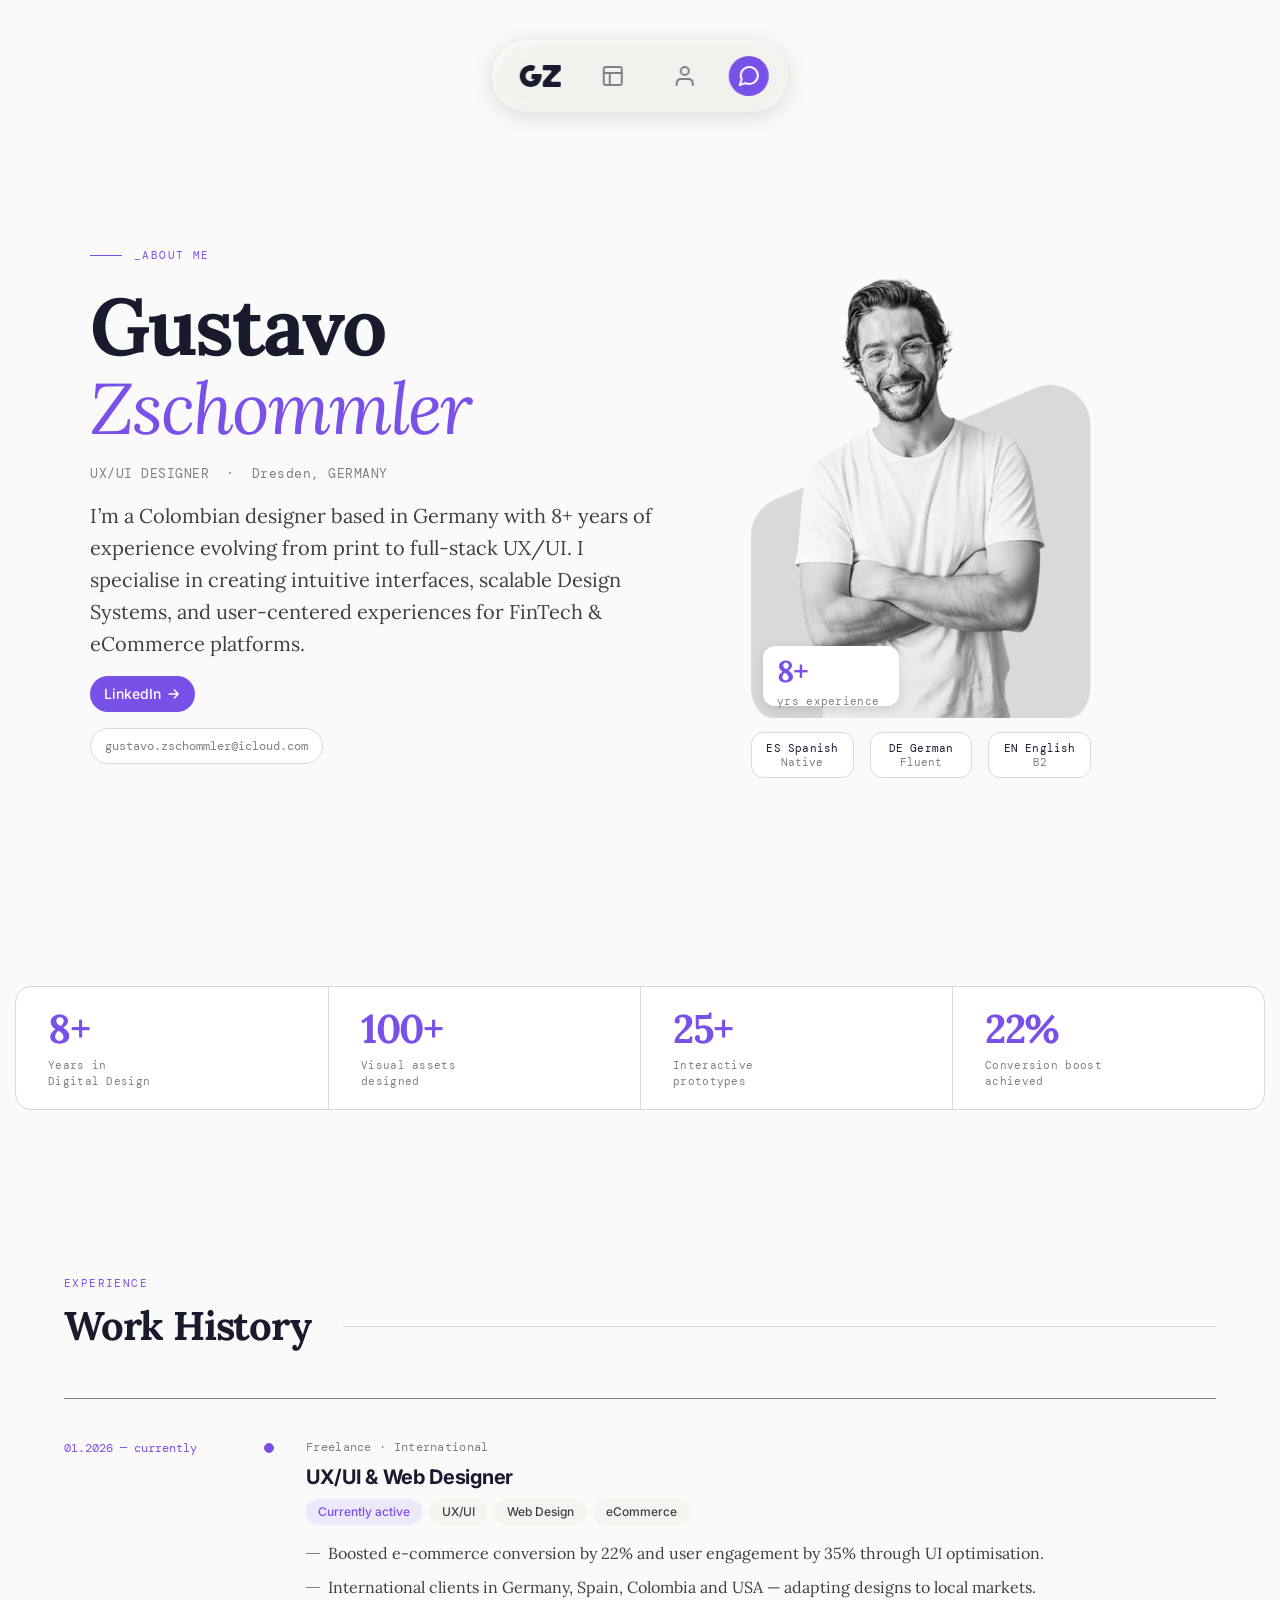
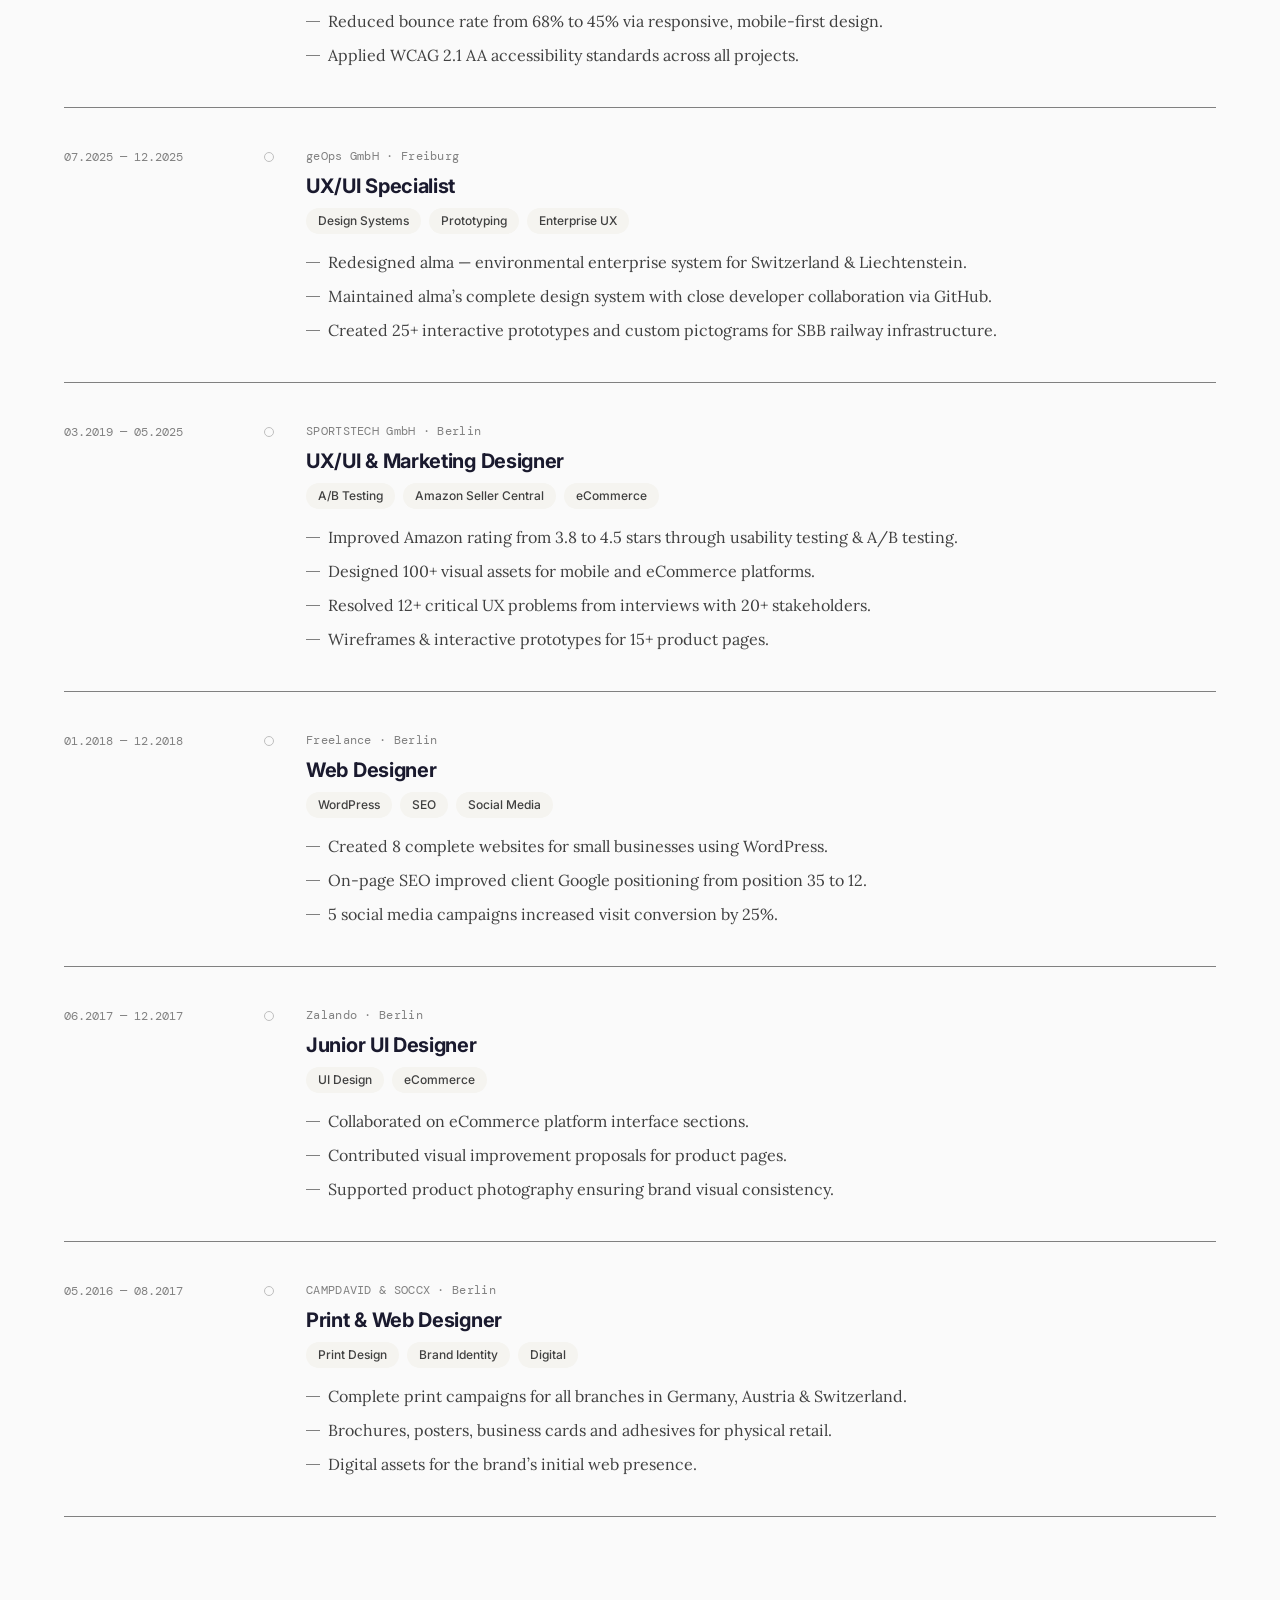
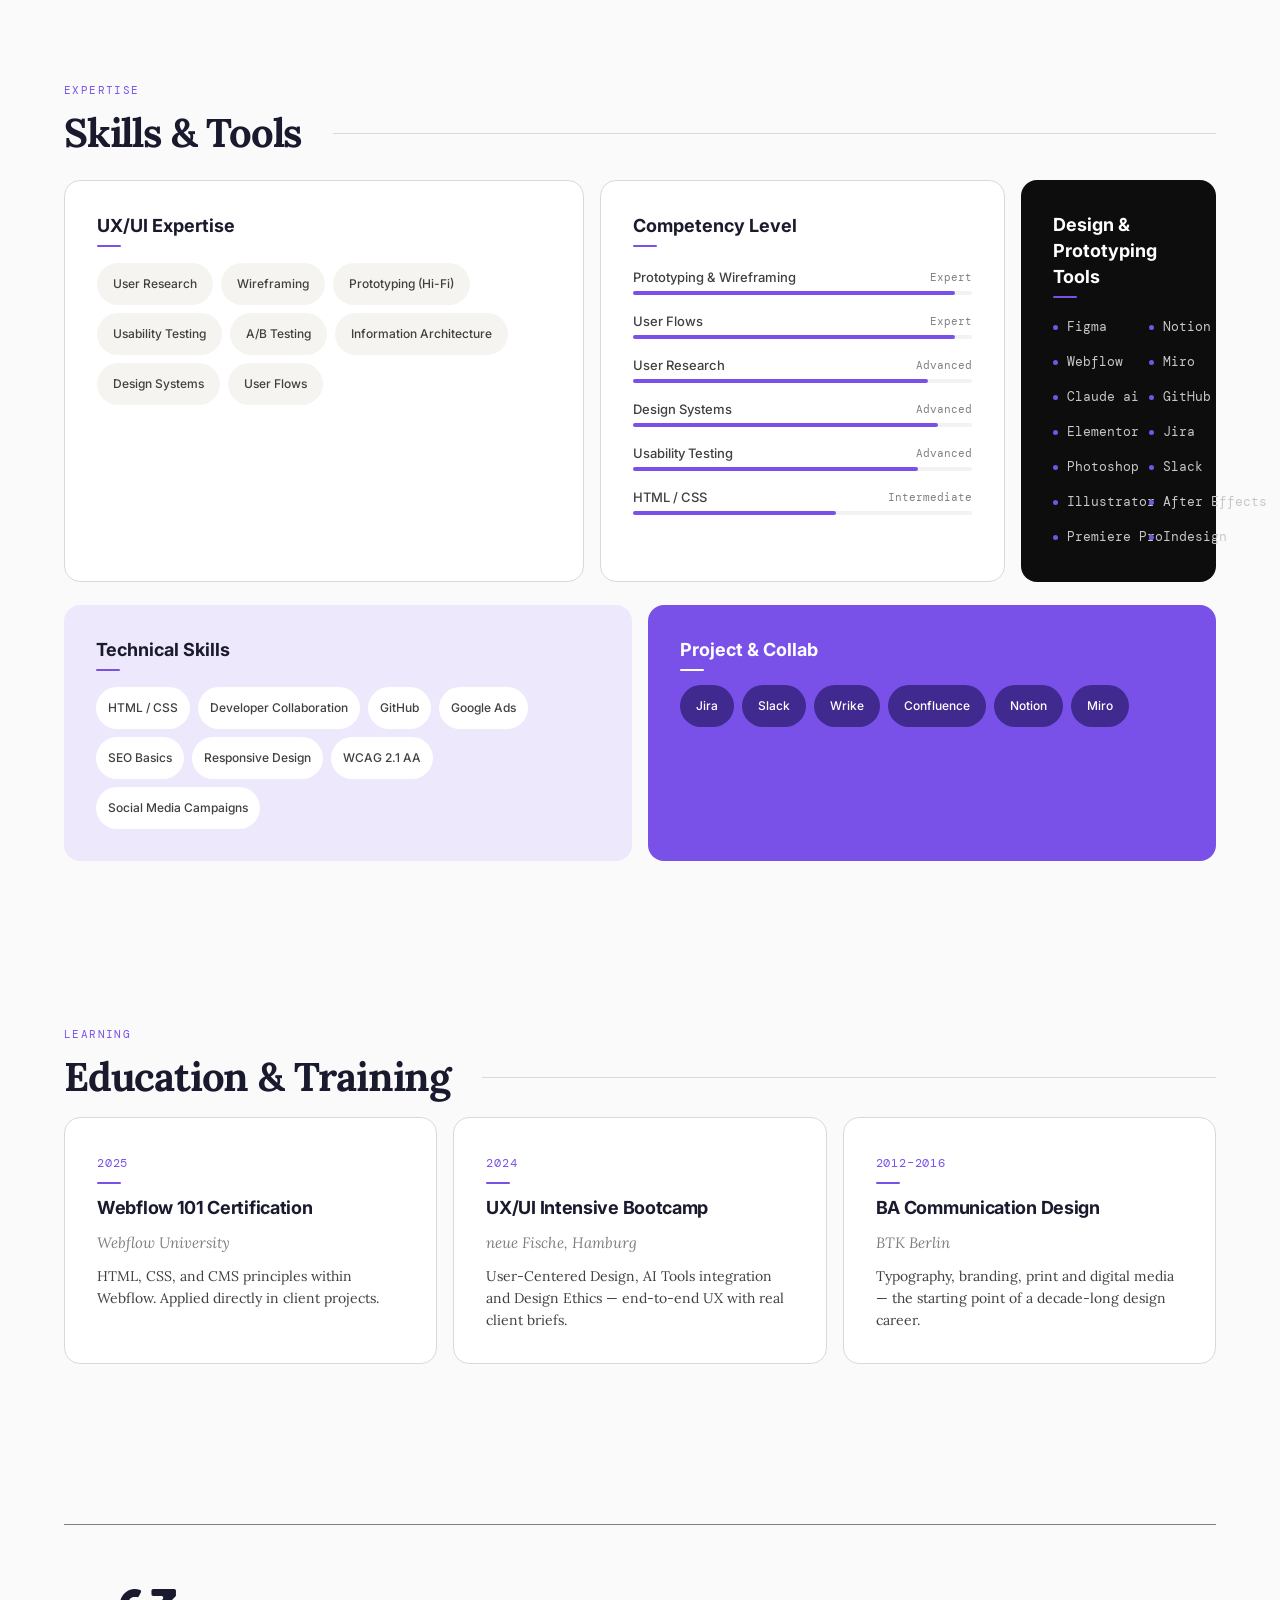
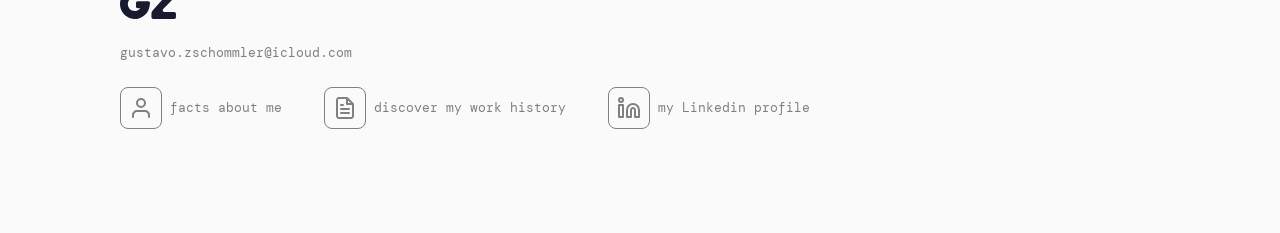
==== about.html @ 928713ec "Portfolio site — built from Gus Design System v1.1 (Figma) Co-Authored-By: Claude Fable 5 <noreply@a" ====
<!DOCTYPE html>
<html lang="en">
<head>
  <meta charset="UTF-8" />
  <meta name="viewport" content="width=device-width, initial-scale=1.0" />
  <title>About Me — Gustavo Zschommler</title>
  <meta name="description" content="Colombian UX/UI designer based in Germany with 8+ years of experience — work history, skills, tools and education." />
  <link rel="preconnect" href="https://fonts.googleapis.com" />
  <link rel="preconnect" href="https://fonts.gstatic.com" crossorigin />
  <link href="https://fonts.googleapis.com/css2?family=Inter:wght@400;500;600;700&family=Lora:ital,wght@0,400;0,700;1,400&family=DM+Mono:wght@400&display=swap" rel="stylesheet" />
  <link rel="stylesheet" href="css/tokens.css" />
  <link rel="stylesheet" href="css/base.css" />
  <link rel="stylesheet" href="css/about.css" />
  <link rel="icon" type="image/svg+xml" href="assets/img/logo-sm.svg" />
</head>
<body class="about-page">

  <!-- Navbar -->
  <div class="navbar-wrap">
    <nav class="navbar" aria-label="Main navigation">
      <a class="nav-logo" href="index.html" aria-label="Home">
        <img src="assets/img/logo-sm.svg" alt="GZ logo" />
      </a>
      <div class="nav-items">
        <a class="nav-icon" href="index.html#featured-work" aria-label="Featured work">
          <img src="assets/img/icon-layout.svg" alt="" />
        </a>
        <a class="nav-icon" href="about.html" aria-label="About me">
          <img src="assets/img/icon-user.svg" alt="" />
        </a>
      </div>
      <a class="nav-talk" href="mailto:gustavo.zschommler@icloud.com" aria-label="Let's talk">
        <img src="assets/img/icon-message.svg" alt="" />
      </a>
    </nav>
  </div>

  <main class="page-about">

    <!-- Hero -->
    <section class="about-hero">
      <div class="about-hero-content">
        <p class="eyebrow">_ABOUT ME</p>
        <div class="about-name">
          <p class="first">Gustavo</p>
          <p class="last">Zschommler</p>
        </div>
        <p class="about-role">UX/UI DESIGNER&nbsp;&nbsp;·&nbsp;&nbsp;Dresden, GERMANY</p>
        <p class="about-intro">I&rsquo;m a Colombian designer based in Germany with 8+ years of experience evolving from print to full-stack UX/UI. I specialise in creating intuitive interfaces, scalable Design Systems, and user-centered experiences for FinTech &amp; eCommerce platforms.</p>
        <a class="btn-violet" href="https://www.linkedin.com/in/gustavo-zschommler" target="_blank" rel="noopener">LinkedIn <img src="assets/img/icon-external.svg" alt="" /></a>
        <span class="chip-email">gustavo.zschommler@icloud.com</span>
      </div>
      <div class="about-profile">
        <div class="about-portrait-frame">
          <img src="assets/img/portrait-about.png" alt="Portrait of Gustavo Zschommler" />
          <div class="badge-yrs">
            <p class="num">8+</p>
            <p class="lbl">yrs experience</p>
          </div>
        </div>
        <div class="lang-row">
          <div class="lang-card"><p class="lang">ES Spanish</p><p class="level">Native</p></div>
          <div class="lang-card"><p class="lang">DE German</p><p class="level">Fluent</p></div>
          <div class="lang-card"><p class="lang">EN English</p><p class="level">B2</p></div>
        </div>
      </div>
    </section>

    <!-- Stats -->
    <section class="stats-box" aria-label="Key stats">
      <div class="stat"><p class="num">8+</p><p class="lbl">Years in<br />Digital Design</p></div>
      <div class="stat"><p class="num">100+</p><p class="lbl">Visual assets<br />designed</p></div>
      <div class="stat"><p class="num">25+</p><p class="lbl">Interactive<br />prototypes</p></div>
      <div class="stat"><p class="num">22%</p><p class="lbl">Conversion boost<br />achieved</p></div>
    </section>

    <!-- Work history -->
    <section class="experience" id="history">
      <div class="section-header">
        <p class="kicker">EXPERIENCE</p>
        <div class="title-row">
          <h2>Work History</h2>
          <span class="rule"></span>
        </div>
      </div>

      <article class="job current">
        <p class="job-date">01.2026 — currently</p>
        <span class="job-dot"></span>
        <div class="job-details">
          <p class="job-company">Freelance · International</p>
          <p class="job-title">UX/UI &amp; Web Designer</p>
          <div class="job-tags">
            <span class="tag tag-active">Currently active</span>
            <span class="tag">UX/UI</span>
            <span class="tag">Web Design</span>
            <span class="tag">eCommerce</span>
          </div>
          <div class="job-points">
            <p>Boosted e-commerce conversion by 22% and user engagement by 35% through UI optimisation.</p>
            <p>International clients in Germany, Spain, Colombia and USA — adapting designs to local markets.</p>
            <p>Reduced bounce rate from 68% to 45% via responsive, mobile-first design.</p>
            <p>Applied WCAG 2.1 AA accessibility standards across all projects.</p>
          </div>
        </div>
      </article>

      <article class="job">
        <p class="job-date">07.2025 — 12.2025</p>
        <span class="job-dot"></span>
        <div class="job-details">
          <p class="job-company">geOps GmbH · Freiburg</p>
          <p class="job-title">UX/UI Specialist</p>
          <div class="job-tags">
            <span class="tag">Design Systems</span>
            <span class="tag">Prototyping</span>
            <span class="tag">Enterprise UX</span>
          </div>
          <div class="job-points">
            <p>Redesigned alma — environmental enterprise system for Switzerland &amp; Liechtenstein.</p>
            <p>Maintained alma&rsquo;s complete design system with close developer collaboration via GitHub.</p>
            <p>Created 25+ interactive prototypes and custom pictograms for SBB railway infrastructure.</p>
          </div>
        </div>
      </article>

      <article class="job">
        <p class="job-date">03.2019 — 05.2025</p>
        <span class="job-dot"></span>
        <div class="job-details">
          <p class="job-company">SPORTSTECH GmbH · Berlin</p>
          <p class="job-title">UX/UI &amp; Marketing Designer</p>
          <div class="job-tags">
            <span class="tag">A/B Testing</span>
            <span class="tag">Amazon Seller Central</span>
            <span class="tag">eCommerce</span>
          </div>
          <div class="job-points">
            <p>Improved Amazon rating from 3.8 to 4.5 stars through usability testing &amp; A/B testing.</p>
            <p>Designed 100+ visual assets for mobile and eCommerce platforms.</p>
            <p>Resolved 12+ critical UX problems from interviews with 20+ stakeholders.</p>
            <p>Wireframes &amp; interactive prototypes for 15+ product pages.</p>
          </div>
        </div>
      </article>

      <article class="job">
        <p class="job-date">01.2018 — 12.2018</p>
        <span class="job-dot"></span>
        <div class="job-details">
          <p class="job-company">Freelance · Berlin</p>
          <p class="job-title">Web Designer</p>
          <div class="job-tags">
            <span class="tag">WordPress</span>
            <span class="tag">SEO</span>
            <span class="tag">Social Media</span>
          </div>
          <div class="job-points">
            <p>Created 8 complete websites for small businesses using WordPress.</p>
            <p>On-page SEO improved client Google positioning from position 35 to 12.</p>
            <p>5 social media campaigns increased visit conversion by 25%.</p>
          </div>
        </div>
      </article>

      <article class="job">
        <p class="job-date">06.2017 — 12.2017</p>
        <span class="job-dot"></span>
        <div class="job-details">
          <p class="job-company">Zalando · Berlin</p>
          <p class="job-title">Junior UI Designer</p>
          <div class="job-tags">
            <span class="tag">UI Design</span>
            <span class="tag">eCommerce</span>
          </div>
          <div class="job-points">
            <p>Collaborated on eCommerce platform interface sections.</p>
            <p>Contributed visual improvement proposals for product pages.</p>
            <p>Supported product photography ensuring brand visual consistency.</p>
          </div>
        </div>
      </article>

      <article class="job">
        <p class="job-date">05.2016 — 08.2017</p>
        <span class="job-dot"></span>
        <div class="job-details">
          <p class="job-company">CAMPDAVID &amp; SOCCX · Berlin</p>
          <p class="job-title">Print &amp; Web Designer</p>
          <div class="job-tags">
            <span class="tag">Print Design</span>
            <span class="tag">Brand Identity</span>
            <span class="tag">Digital</span>
          </div>
          <div class="job-points">
            <p>Complete print campaigns for all branches in Germany, Austria &amp; Switzerland.</p>
            <p>Brochures, posters, business cards and adhesives for physical retail.</p>
            <p>Digital assets for the brand&rsquo;s initial web presence.</p>
          </div>
        </div>
      </article>
    </section>

    <!-- Skills & Tools -->
    <section class="skills">
      <div class="section-header">
        <p class="kicker">EXPERTISE</p>
        <div class="title-row">
          <h2>Skills &amp; Tools</h2>
          <span class="rule"></span>
        </div>
      </div>

      <div class="skills-row">
        <div class="skill-card">
          <div class="card-head">
            <h3>UX/UI Expertise</h3>
            <span class="bar"></span>
          </div>
          <div class="pill-wrap">
            <span class="pill">User Research</span>
            <span class="pill">Wireframing</span>
            <span class="pill">Prototyping (Hi-Fi)</span>
            <span class="pill">Usability Testing</span>
            <span class="pill">A/B Testing</span>
            <span class="pill">Information Architecture</span>
            <span class="pill">Design Systems</span>
            <span class="pill">User Flows</span>
          </div>
        </div>

        <div class="skill-card card-competency">
          <div class="card-head">
            <h3>Competency Level</h3>
            <span class="bar"></span>
          </div>
          <div class="levels">
            <div class="level-row">
              <div class="level-head"><span class="name">Prototyping &amp; Wireframing</span><span class="lvl">Expert</span></div>
              <div class="level-track"><div class="level-fill" style="width: 95%"></div></div>
            </div>
            <div class="level-row">
              <div class="level-head"><span class="name">User Flows</span><span class="lvl">Expert</span></div>
              <div class="level-track"><div class="level-fill" style="width: 95%"></div></div>
            </div>
            <div class="level-row">
              <div class="level-head"><span class="name">User Research</span><span class="lvl">Advanced</span></div>
              <div class="level-track"><div class="level-fill" style="width: 87%"></div></div>
            </div>
            <div class="level-row">
              <div class="level-head"><span class="name">Design Systems</span><span class="lvl">Advanced</span></div>
              <div class="level-track"><div class="level-fill" style="width: 90%"></div></div>
            </div>
            <div class="level-row">
              <div class="level-head"><span class="name">Usability Testing</span><span class="lvl">Advanced</span></div>
              <div class="level-track"><div class="level-fill" style="width: 84%"></div></div>
            </div>
            <div class="level-row">
              <div class="level-head"><span class="name">HTML / CSS</span><span class="lvl">Intermediate</span></div>
              <div class="level-track"><div class="level-fill" style="width: 60%"></div></div>
            </div>
          </div>
        </div>

        <div class="skill-card card-tools">
          <div class="card-head">
            <h3>Design &amp; Prototyping Tools</h3>
            <span class="bar"></span>
          </div>
          <div class="tools-grid">
            <span class="tool">Figma</span>
            <span class="tool">Notion</span>
            <span class="tool">Webflow</span>
            <span class="tool">Miro</span>
            <span class="tool">Claude ai</span>
            <span class="tool">GitHub</span>
            <span class="tool">Elementor</span>
            <span class="tool">Jira</span>
            <span class="tool">Photoshop</span>
            <span class="tool">Slack</span>
            <span class="tool">Illustrator</span>
            <span class="tool">After Effects</span>
            <span class="tool">Premiere Pro</span>
            <span class="tool">Indesign</span>
          </div>
        </div>
      </div>

      <div class="skills-row">
        <div class="skill-card card-technical">
          <div class="card-head">
            <h3>Technical Skills</h3>
            <span class="bar"></span>
          </div>
          <div class="pill-wrap">
            <span class="pill">HTML / CSS</span>
            <span class="pill">Developer Collaboration</span>
            <span class="pill">GitHub</span>
            <span class="pill">Google Ads</span>
            <span class="pill">SEO Basics</span>
            <span class="pill">Responsive Design</span>
            <span class="pill">WCAG 2.1 AA</span>
            <span class="pill">Social Media Campaigns</span>
          </div>
        </div>

        <div class="skill-card card-collab">
          <div class="card-head">
            <h3>Project &amp; Collab</h3>
            <span class="bar"></span>
          </div>
          <div class="pill-wrap">
            <span class="pill">Jira</span>
            <span class="pill">Slack</span>
            <span class="pill">Wrike</span>
            <span class="pill">Confluence</span>
            <span class="pill">Notion</span>
            <span class="pill">Miro</span>
          </div>
        </div>
      </div>
    </section>

    <!-- Education -->
    <section class="education">
      <div class="section-header">
        <p class="kicker">LEARNING</p>
        <div class="title-row">
          <h2>Education &amp; Training</h2>
          <span class="rule"></span>
        </div>
      </div>
      <div class="edu-cards">
        <div class="edu-card">
          <p class="edu-year">2025</p>
          <h3>Webflow 101 Certification</h3>
          <p class="edu-place">Webflow University</p>
          <p class="edu-desc">HTML, CSS, and CMS principles within Webflow. Applied directly in client projects.</p>
        </div>
        <div class="edu-card">
          <p class="edu-year">2024</p>
          <h3>UX/UI Intensive Bootcamp</h3>
          <p class="edu-place">neue Fische, Hamburg</p>
          <p class="edu-desc">User-Centered Design, AI Tools integration and Design Ethics — end-to-end UX with real client briefs.</p>
        </div>
        <div class="edu-card">
          <p class="edu-year">2012–2016</p>
          <h3>BA Communication Design</h3>
          <p class="edu-place">BTK Berlin</p>
          <p class="edu-desc">Typography, branding, print and digital media — the starting point of a decade-long design career.</p>
        </div>
      </div>
    </section>

    <!-- Footer -->
    <footer class="footer">
      <div class="footer-inner">
        <a class="footer-logo" href="index.html">
          <img src="assets/img/logo-md.svg" alt="GZ logo" />
        </a>
        <p class="footer-email mono">gustavo.zschommler@icloud.com</p>
        <div class="footer-links">
          <a class="icon-link" href="about.html">
            <span class="icon-box"><img src="assets/img/icon-profile.svg" alt="" /></span>
            <span>facts about me</span>
          </a>
          <a class="icon-link" href="about.html#history">
            <span class="icon-box"><img src="assets/img/icon-cv.svg" alt="" /></span>
            <span>discover my work history</span>
          </a>
          <a class="icon-link" href="https://www.linkedin.com/in/gustavo-zschommler" target="_blank" rel="noopener">
            <span class="icon-box"><img src="assets/img/icon-linkedin.svg" alt="" /></span>
            <span>my Linkedin profile</span>
          </a>
        </div>
      </div>
    </footer>

  </main>

</body>
</html>
---- css/tokens.css ----
/* ============================================================
   Gus Design System v1.1 — Design Tokens
   Fuente: Figma "Gus Design System v1.0" → Tokens Reference (Updated)
   ============================================================ */

:root {
  /* ---------- Color / Brand ---------- */
  --brand-electric-violet: #7951e9;
  --brand-graphite: #404040;
  --brand-stone: #808080;
  --brand-ink: #1a1a2e;
  --brand-chalk: #f5f4f0;
  --brand-muted: #888780;
  --neutral-white: #ffffff;

  /* ---------- Color / Status ---------- */
  --status-success: #1d9e75;
  --status-warning: #ef9f27;
  --status-danger: #e24b4a;
  --status-info: #7951e9;
  --status-success-bg: #e1f5ee;
  --status-warning-bg: #faeeda;
  --status-danger-bg: #faece7;
  --status-info-bg: #ede8fb;

  /* ---------- Color / Black scale ---------- */
  --black-100: #f2f2f2;
  --black-200: #d9d9d9;
  --black-300: #bfbfbf;
  --black-400: #a6a6a6;
  --black-500: #808080;
  --black-600: #595959;
  --black-700: #404040;
  --black-800: #262626;
  --black-900: #0d0d0d;

  /* ---------- Typography ---------- */
  --font-display: "Inter", -apple-system, BlinkMacSystemFont, sans-serif;
  --font-body: "Lora", Georgia, serif;
  --font-mono: "DM Mono", ui-monospace, monospace;

  --font-size-display-2xl: 96px; /* Inter Bold */
  --font-size-display-xl: 80px;  /* Inter Bold */
  --font-size-display-lg: 64px;  /* Inter Bold */
  --font-size-display-md: 56px;  /* Inter Bold */
  --font-size-display-sm: 48px;  /* Inter Bold */
  --font-size-h1: 32px;          /* Inter Semi Bold */
  --font-size-h2: 24px;          /* Inter Semi Bold */
  --font-size-h3: 20px;          /* Inter Medium */
  --font-size-body-lg: 18px;     /* Lora Regular */
  --font-size-body: 16px;        /* Lora Regular */
  --font-size-body-sm: 14px;     /* Lora Regular */
  --font-size-label: 12px;       /* Inter Medium CAPS */
  --font-size-mono: 13px;        /* DM Mono Regular */

  /* ---------- Spacing scale ---------- */
  --space-1: 4px;
  --space-2: 8px;
  --space-3: 12px;
  --space-4: 16px;
  --space-5: 20px;
  --space-6: 24px;
  --space-7: 28px;
  --space-8: 32px;
  --space-10: 40px;
  --space-12: 48px;
  --space-14: 56px;
  --space-16: 64px;
  --space-18: 72px;

  /* ---------- Border radius ---------- */
  --radius-sharp: 2px;
  --radius-sm: 6px;
  --radius-md: 10px;
  --radius-lg: 16px;
  --radius-xl: 24px;
  --radius-2xl: 32px;
  --radius-full: 9999px;

  /* ---------- Shadows ---------- */
  --shadow-xs: 0 1px 2px rgba(13, 13, 13, 0.06);
  --shadow-sm: 0 2px 6px rgba(13, 13, 13, 0.08);
  --shadow-md: 0 4px 12px rgba(13, 13, 13, 0.10);
  --shadow-lg: 0 8px 24px rgba(13, 13, 13, 0.12);
  --shadow-xl: 0 16px 40px rgba(13, 13, 13, 0.14);
  --shadow-xxl: 0 28px 64px rgba(13, 13, 13, 0.18);
}
---- css/base.css ----
/* ============================================================
   Base — reset, tipografía y componentes compartidos
   ============================================================ */

*,
*::before,
*::after {
  box-sizing: border-box;
}

html {
  scroll-behavior: smooth;
}

body {
  margin: 0;
  background: var(--neutral-white);
  color: var(--brand-graphite);
  font-family: var(--font-body);
  font-size: var(--font-size-body);
  line-height: 26px;
  -webkit-font-smoothing: antialiased;
}

img {
  display: block;
  max-width: 100%;
}

a {
  color: inherit;
  text-decoration: none;
}

h1, h2, h3, h4, p {
  margin: 0;
}

/* ---------- Tipografía del sistema ---------- */

.display-sm {
  font-family: var(--font-display);
  font-weight: 700;
  font-size: var(--font-size-display-sm);
  line-height: 56px;
  letter-spacing: -1.2px;
}

.heading-1 {
  font-family: var(--font-display);
  font-weight: 600;
  font-size: var(--font-size-h1);
  line-height: 40px;
  letter-spacing: -0.8px;
}

.heading-2 {
  font-family: var(--font-display);
  font-weight: 600;
  font-size: var(--font-size-h2);
  line-height: 32px;
  letter-spacing: -0.5px;
}

.heading-3 {
  font-family: var(--font-display);
  font-weight: 500;
  font-size: var(--font-size-h3);
  line-height: 28px;
  letter-spacing: -0.2px;
}

.body-2xl {
  font-size: 36px;
  line-height: var(--space-12);
}

.body-xl {
  font-size: 24px;
  line-height: var(--space-8);
}

.body-lg {
  font-size: var(--font-size-body-lg);
  line-height: 28px;
}

.body-sm {
  font-size: var(--font-size-body-sm);
  line-height: 22px;
}

.label {
  font-family: var(--font-display);
  font-weight: 500;
  font-size: var(--font-size-label);
  line-height: 18px;
  letter-spacing: 0.06em;
  text-transform: uppercase;
}

.mono {
  font-family: var(--font-mono);
  font-weight: 400;
  font-size: var(--font-size-mono);
  line-height: 20px;
}

/* ---------- Navbar (píldora flotante) ---------- */

.navbar-wrap {
  position: fixed;
  top: var(--space-10);
  left: 50%;
  transform: translateX(-50%);
  z-index: 100;
}

.navbar {
  display: flex;
  align-items: center;
  gap: var(--space-2);
  padding: var(--space-3) var(--space-5);
  border-radius: var(--radius-full);
  background: color-mix(in srgb, var(--brand-chalk) 88%, transparent);
  backdrop-filter: blur(5px);
  -webkit-backdrop-filter: blur(5px);
  filter: drop-shadow(0 4px 10px rgba(0, 0, 0, 0.15));
  box-shadow: inset 4px 4px 4.5px 0 rgba(255, 255, 255, 0.4);
}

.navbar > * {
  flex-shrink: 0;
}

.navbar .nav-logo {
  display: flex;
  padding: var(--space-2);
}

.navbar .nav-logo img {
  width: 40.5px;
  height: 21.5px;
  max-width: none;
}

.navbar .nav-items {
  display: flex;
  align-items: center;
}

.navbar .nav-icon {
  display: flex;
  align-items: center;
  padding: var(--space-3) var(--space-6);
  border-radius: var(--radius-full);
  transition: opacity 0.2s ease;
}

.navbar .nav-icon:hover {
  opacity: 0.6;
}

.navbar .nav-icon img {
  width: 24px;
  height: 24px;
  max-width: none;
}

.navbar .nav-items {
  flex-shrink: 0;
}

@media (max-width: 640px) {
  .navbar {
    padding: var(--space-2) var(--space-4);
  }

  .navbar .nav-icon {
    padding: var(--space-3) var(--space-4);
  }
}

.navbar .nav-talk {
  display: flex;
  align-items: center;
  padding: var(--space-2);
  border-radius: var(--radius-full);
  background: var(--brand-electric-violet);
  transition: transform 0.2s ease;
}

.navbar .nav-talk:hover {
  transform: scale(1.06);
}

.navbar .nav-talk img {
  width: 24px;
  height: 24px;
}

/* ---------- Botones ---------- */

.btn {
  display: inline-flex;
  align-items: center;
  justify-content: center;
  gap: var(--space-2);
  height: 40px;
  padding: 0 var(--space-4);
  border-radius: var(--radius-full);
  font-family: var(--font-display);
  font-weight: 600;
  font-size: var(--font-size-body-sm);
  line-height: 20px;
  cursor: pointer;
  transition: transform 0.15s ease, box-shadow 0.15s ease;
}

.btn:hover {
  transform: translateY(-1px);
  box-shadow: var(--shadow-sm);
}

.btn img {
  width: 16px;
  height: 16px;
}

.btn-outline {
  background: var(--black-100);
  border: 1.5px solid var(--brand-graphite);
  color: var(--brand-graphite);
}

.btn-solid {
  background: var(--brand-graphite);
  border: 1.5px solid var(--brand-graphite);
  color: var(--neutral-white);
}

/* Chips de categoría */
.chip {
  display: inline-flex;
  align-items: center;
  justify-content: center;
  height: 36px;
  padding: 0 14px;
  border-radius: var(--radius-full);
  background: var(--neutral-white);
  border: 1.5px solid var(--black-200);
  color: var(--brand-muted);
  font-family: var(--font-display);
  font-weight: 500;
  font-size: var(--font-size-body-sm);
  line-height: 18px;
  white-space: nowrap;
}

/* ---------- Etiqueta de sección ("Featured work ↓") ---------- */

.section-link {
  display: inline-flex;
  align-items: center;
  gap: var(--space-2);
  padding: 6px 0;
  color: var(--brand-stone);
  font-family: var(--font-display);
  font-weight: 500;
  font-size: var(--font-size-h3);
  line-height: 28px;
  letter-spacing: -0.2px;
}

.section-link .text {
  text-decoration: underline;
}

.section-link img {
  width: 24px;
  height: 24px;
}

/* ---------- Filas de icono + texto (hero / footer) ---------- */

.icon-link {
  display: flex;
  align-items: center;
  gap: var(--space-2);
  color: var(--brand-stone);
}

.icon-link .icon-box {
  display: flex;
  align-items: center;
  padding: var(--space-2);
  border: 1px solid var(--brand-stone);
  border-radius: 8px;
  transition: background 0.2s ease;
}

.icon-link:hover .icon-box {
  background: var(--black-100);
}

.icon-link .icon-box img {
  width: 24px;
  height: 24px;
}

/* ---------- Footer ---------- */

.footer {
  width: 100%;
  border-top: 1px solid var(--brand-stone);
  padding: var(--space-16) var(--space-14);
}

.footer-inner {
  display: flex;
  flex-direction: column;
  gap: var(--space-6);
  align-items: flex-start;
}

.footer-logo img {
  width: 56.3px;
  height: 29.9px;
}

.footer-email {
  color: var(--brand-stone);
}

.footer-links {
  display: flex;
  align-items: center;
  gap: 42px;
  flex-wrap: wrap;
}

.footer-links .icon-link {
  font-family: var(--font-mono);
  font-size: var(--font-size-mono);
  line-height: 20px;
}

@media (max-width: 1100px) {
  .footer {
    padding: var(--space-12) var(--space-8);
  }
}

@media (max-width: 640px) {
  .footer {
    padding: var(--space-10) var(--space-5);
  }

  .footer-links {
    flex-direction: column;
    align-items: flex-start;
    gap: var(--space-4);
  }
}
---- css/about.css ----
/* ============================================================
   About Me
   ============================================================ */

body.about-page {
  background: #fafafa;
}

.page-about {
  display: flex;
  flex-direction: column;
  align-items: center;
  gap: 160px;
  padding: 180px var(--space-16) var(--space-10);
}

/* ---------- Eyebrow / section headers ---------- */

.eyebrow {
  display: flex;
  align-items: center;
  gap: var(--space-3);
  font-family: var(--font-mono);
  font-size: 11px;
  letter-spacing: 1.4px;
  color: var(--brand-electric-violet);
  text-transform: uppercase;
}

.eyebrow::before {
  content: "";
  width: 32px;
  height: 1px;
  background: var(--brand-electric-violet);
}

.section-header {
  display: flex;
  flex-direction: column;
  gap: 6px;
  width: 100%;
}

.section-header .kicker {
  font-family: var(--font-mono);
  font-size: 11px;
  letter-spacing: 1.4px;
  color: var(--brand-electric-violet);
}

.section-header .title-row {
  display: flex;
  align-items: center;
  gap: var(--space-8);
  width: 100%;
}

.section-header h2 {
  font-family: var(--font-body);
  font-weight: 700;
  font-size: 40px;
  line-height: 48px;
  letter-spacing: -1.2px;
  color: var(--brand-ink);
  white-space: nowrap;
}

.section-header .rule {
  flex: 1;
  height: 1px;
  background: var(--black-200);
}

/* ---------- Hero ---------- */

.about-hero {
  display: flex;
  align-items: center;
  gap: 80px;
  padding: var(--space-12) 0;
  width: 100%;
  max-width: 1100px;
}

.about-hero-content {
  display: flex;
  flex-direction: column;
  align-items: flex-start;
  gap: var(--space-4);
  max-width: 581px;
}

.about-name {
  letter-spacing: -2px;
}

.about-name .first {
  font-family: var(--font-body);
  font-weight: 700;
  font-size: 80px;
  line-height: 84px;
  color: var(--brand-ink);
}

.about-name .last {
  font-family: var(--font-body);
  font-style: italic;
  font-weight: 400;
  font-size: 72px;
  line-height: 80px;
  color: var(--brand-electric-violet);
}

.about-role {
  font-family: var(--font-mono);
  font-size: 13px;
  line-height: 20px;
  letter-spacing: 0.5px;
  color: var(--brand-stone);
}

.about-intro {
  font-size: 20px;
  line-height: 32px;
  color: var(--brand-graphite);
}

.btn-violet {
  display: inline-flex;
  align-items: center;
  justify-content: center;
  gap: 6px;
  height: 36px;
  padding: 0 14px;
  border-radius: var(--radius-full);
  background: var(--brand-electric-violet);
  color: var(--neutral-white);
  font-family: var(--font-display);
  font-weight: 500;
  font-size: var(--font-size-body-sm);
  line-height: 18px;
  transition: transform 0.15s ease, box-shadow 0.15s ease;
}

.btn-violet:hover {
  transform: translateY(-1px);
  box-shadow: var(--shadow-sm);
}

.btn-violet img {
  width: 14px;
  height: 14px;
}

.chip-email {
  display: inline-flex;
  align-items: center;
  height: 36px;
  padding: 0 14px;
  border-radius: var(--radius-full);
  background: var(--neutral-white);
  border: 1px solid var(--black-200);
  font-family: var(--font-mono);
  font-size: 12px;
  color: var(--brand-stone);
  white-space: nowrap;
}

/* Perfil (columna derecha) */

.about-profile {
  display: flex;
  flex-direction: column;
  gap: 14px;
  width: 340px;
  flex-shrink: 0;
}

.about-portrait-frame {
  position: relative;
  height: 490px;
  border-radius: var(--radius-xl);
  overflow: hidden;
}

.about-portrait-frame > img {
  width: 100%;
  height: 100%;
  object-fit: cover;
}

.badge-yrs {
  position: absolute;
  left: 12px;
  bottom: 12px;
  width: 136px;
  height: 60px;
  padding: 8px 14px;
  border-radius: 12px;
  background: var(--neutral-white);
  filter: drop-shadow(0 4px 6px rgba(0, 0, 0, 0.12));
}

.badge-yrs .num {
  font-family: var(--font-body);
  font-weight: 700;
  font-size: 30px;
  line-height: 34px;
  letter-spacing: -1px;
  color: var(--brand-electric-violet);
}

.badge-yrs .lbl {
  font-family: var(--font-mono);
  font-size: 11px;
  letter-spacing: 0.3px;
  color: var(--brand-stone);
}

.lang-row {
  display: flex;
  align-items: center;
  gap: var(--space-4);
  width: 100%;
}

.lang-card {
  flex: 1;
  padding: 8px 4px;
  border-radius: 12px;
  background: var(--neutral-white);
  border: 1px solid var(--black-200);
  font-family: var(--font-mono);
  font-size: 11px;
  line-height: 14px;
  text-align: center;
}

.lang-card .lang {
  color: var(--brand-ink);
  letter-spacing: 0.2px;
}

.lang-card .level {
  color: var(--brand-stone);
}

/* ---------- Stats ---------- */

.stats-box {
  display: flex;
  background: var(--neutral-white);
  border: 1px solid var(--black-200);
  border-radius: var(--radius-lg);
  overflow: hidden;
}

.stat {
  display: flex;
  flex-direction: column;
  gap: 6px;
  width: 312px;
  padding: var(--space-5) var(--space-8);
}

.stat + .stat {
  border-left: 1px solid var(--black-200);
}

.stat .num {
  font-family: var(--font-body);
  font-weight: 700;
  font-size: 40px;
  line-height: 44px;
  letter-spacing: -1.5px;
  color: var(--brand-electric-violet);
}

.stat .lbl {
  font-family: var(--font-mono);
  font-size: 11px;
  line-height: 16px;
  letter-spacing: 0.3px;
  color: var(--brand-stone);
}

/* ---------- Work history ---------- */

.experience {
  width: 100%;
  max-width: 1248px;
}

.experience .section-header {
  padding-bottom: var(--space-12);
}

.job {
  display: flex;
  align-items: flex-start;
  gap: var(--space-8);
  padding: var(--space-10) 0;
  border-top: 0.3px solid var(--brand-stone);
  width: 100%;
}

.job:last-child {
  border-bottom: 0.3px solid var(--brand-stone);
}

.job-date {
  font-family: var(--font-mono);
  font-size: 12px;
  line-height: 18px;
  color: var(--brand-stone);
  width: 168px;
  flex-shrink: 0;
}

.job.current .job-date {
  color: var(--brand-electric-violet);
}

.job-dot {
  width: 10px;
  height: 10px;
  border-radius: 50%;
  border: 1.5px solid var(--black-300);
  flex-shrink: 0;
  margin-top: 4px;
}

.job.current .job-dot {
  background: var(--brand-electric-violet);
  border-color: var(--brand-electric-violet);
}

.job-details {
  display: flex;
  flex-direction: column;
  align-items: flex-start;
  gap: var(--space-2);
}

.job-company {
  font-family: var(--font-mono);
  font-size: 12px;
  line-height: 16px;
  letter-spacing: 0.3px;
  color: var(--brand-stone);
}

.job-title {
  font-family: var(--font-display);
  font-weight: 700;
  font-size: 20px;
  line-height: 28px;
  letter-spacing: -0.3px;
  color: var(--brand-ink);
}

.job-tags {
  display: flex;
  align-items: center;
  gap: var(--space-2);
  flex-wrap: wrap;
}

.tag {
  display: inline-flex;
  align-items: center;
  justify-content: center;
  height: 26px;
  padding: 0 var(--space-3);
  border-radius: var(--radius-full);
  background: var(--brand-chalk);
  color: var(--brand-graphite);
  font-family: var(--font-display);
  font-weight: 500;
  font-size: 12px;
  white-space: nowrap;
}

.tag.tag-active {
  background: var(--status-info-bg);
  color: var(--brand-electric-violet);
}

.job-points {
  display: flex;
  flex-direction: column;
  gap: 10px;
  margin-top: var(--space-2);
}

.job-points p {
  display: flex;
  align-items: baseline;
  gap: var(--space-2);
  font-size: 16px;
  line-height: 24px;
  color: var(--brand-graphite);
}

.job-points p::before {
  content: "";
  width: 14px;
  height: 1px;
  background: var(--brand-stone);
  flex-shrink: 0;
  align-self: center;
}

/* ---------- Skills & Tools ---------- */

.skills {
  display: flex;
  flex-direction: column;
  gap: 23px;
  width: 100%;
  max-width: 1248px;
}

.skills-row {
  display: flex;
  align-items: stretch;
  gap: var(--space-4);
  width: 100%;
}

.skill-card {
  background: var(--neutral-white);
  border: 1px solid var(--black-200);
  border-radius: var(--radius-lg);
  padding: var(--space-8);
  display: flex;
  flex-direction: column;
  gap: var(--space-4);
}

.skill-card .card-head {
  display: flex;
  flex-direction: column;
  gap: 6px;
}

.skill-card .card-head h3 {
  font-family: var(--font-display);
  font-weight: 700;
  font-size: 18px;
  color: var(--brand-ink);
}

.skill-card .card-head .bar {
  width: 24px;
  height: 2px;
  border-radius: var(--radius-full);
  background: var(--brand-electric-violet);
}

.pill-wrap {
  display: flex;
  flex-wrap: wrap;
  gap: var(--space-2);
}

.pill {
  display: inline-flex;
  align-items: center;
  padding: var(--space-2) var(--space-4);
  border-radius: var(--radius-full);
  background: var(--brand-chalk);
  color: var(--brand-graphite);
  font-family: var(--font-display);
  font-weight: 500;
  font-size: 12px;
  white-space: nowrap;
}

/* Competency */

.card-competency {
  width: 405px;
  flex-shrink: 0;
  gap: var(--space-5);
}

.level-row {
  display: flex;
  flex-direction: column;
  gap: var(--space-1);
  width: 100%;
}

.level-row .level-head {
  display: flex;
  align-items: center;
  justify-content: space-between;
  height: 20px;
}

.level-row .level-head .name {
  font-family: var(--font-display);
  font-weight: 500;
  font-size: 13px;
  color: var(--brand-graphite);
}

.level-row .level-head .lvl {
  font-family: var(--font-mono);
  font-size: 11px;
  color: var(--brand-stone);
}

.level-track {
  width: 100%;
  height: 4px;
  border-radius: var(--radius-full);
  background: var(--black-100);
}

.level-fill {
  height: 4px;
  border-radius: var(--radius-full);
  background: var(--brand-electric-violet);
}

.levels {
  display: flex;
  flex-direction: column;
  gap: var(--space-4);
  width: 100%;
}

/* Tools (dark) */

.card-tools {
  background: var(--black-900);
  border: none;
}

.card-tools .card-head h3 {
  color: var(--neutral-white);
}

.tools-grid {
  display: grid;
  grid-template-columns: repeat(2, minmax(0, 1fr));
  column-gap: 60px;
  row-gap: 9px;
}

.tool {
  display: flex;
  align-items: center;
  gap: 9px;
  font-family: var(--font-mono);
  font-size: 13px;
  color: #c7c7c7;
  white-space: nowrap;
}

.tool::before {
  content: "";
  width: 5px;
  height: 5px;
  border-radius: 50%;
  background: var(--brand-electric-violet);
  flex-shrink: 0;
}

/* Technical (violeta claro) y Collab (violeta) */

.card-technical {
  background: var(--status-info-bg);
  border: none;
  flex: 1;
}

.card-technical .pill {
  background: var(--neutral-white);
  padding: var(--space-2) var(--space-3);
}

.card-collab {
  background: var(--brand-electric-violet);
  border: none;
  flex: 1;
  gap: 14px;
}

.card-collab .card-head h3 {
  color: var(--neutral-white);
}

.card-collab .card-head .bar {
  background: var(--neutral-white);
}

.card-collab .pill {
  background: #40298f;
  color: var(--neutral-white);
}

/* ---------- Education ---------- */

.education {
  display: flex;
  flex-direction: column;
  gap: var(--space-4);
  width: 100%;
  max-width: 1248px;
}

.edu-cards {
  display: flex;
  align-items: stretch;
  gap: var(--space-4);
  width: 100%;
}

.edu-card {
  flex: 1;
  display: flex;
  flex-direction: column;
  align-items: flex-start;
  gap: 11px;
  padding: var(--space-8);
  background: var(--neutral-white);
  border: 1px solid var(--black-200);
  border-radius: var(--radius-lg);
}

.edu-card .edu-year {
  display: flex;
  flex-direction: column;
  gap: 6px;
  font-family: var(--font-mono);
  font-size: 12px;
  letter-spacing: 0.8px;
  color: var(--brand-electric-violet);
}

.edu-card .edu-year::after {
  content: "";
  width: 24px;
  height: 2px;
  border-radius: var(--radius-full);
  background: var(--brand-electric-violet);
}

.edu-card h3 {
  font-family: var(--font-display);
  font-weight: 700;
  font-size: 18px;
  line-height: 26px;
  letter-spacing: -0.3px;
  color: var(--brand-ink);
}

.edu-card .edu-place {
  font-style: italic;
  font-size: 15px;
  line-height: 22px;
  color: var(--brand-stone);
}

.edu-card .edu-desc {
  font-size: 14px;
  line-height: 22px;
  color: var(--brand-graphite);
  max-width: 300px;
}

/* ============================================================
   Tablet (≤1100px)
   ============================================================ */

@media (max-width: 1100px) {
  .page-about {
    gap: 120px;
    padding: 150px var(--space-8) var(--space-8);
  }

  .about-hero {
    flex-direction: column;
    align-items: flex-start;
    gap: var(--space-12);
    padding: var(--space-6) 0;
  }

  .stats-box {
    flex-wrap: wrap;
    width: 100%;
  }

  .stat {
    width: 50%;
  }

  .stat + .stat {
    border-left: none;
  }

  .stat:nth-child(even) {
    border-left: 1px solid var(--black-200);
  }

  .stat:nth-child(n + 3) {
    border-top: 1px solid var(--black-200);
  }

  .skills-row {
    flex-wrap: wrap;
  }

  .card-competency {
    width: 100%;
  }

  .edu-cards {
    flex-direction: column;
  }
}

/* ============================================================
   Mobile (≤640px)
   ============================================================ */

@media (max-width: 640px) {
  .page-about {
    gap: 96px;
    padding: 120px var(--space-5) var(--space-6);
  }

  .about-name .first {
    font-size: 56px;
    line-height: 62px;
  }

  .about-name .last {
    font-size: 50px;
    line-height: 58px;
  }

  .about-profile {
    width: 100%;
  }

  .section-header h2 {
    font-size: 32px;
    line-height: 40px;
    white-space: normal;
  }

  .stat {
    width: 100%;
    border-left: none !important;
  }

  .stat + .stat {
    border-top: 1px solid var(--black-200);
  }

  .job {
    flex-wrap: wrap;
    gap: var(--space-3);
  }

  .job-dot {
    display: none;
  }

  .job-points p {
    align-items: flex-start;
  }

  .job-points p::before {
    margin-top: 11px;
    align-self: flex-start;
  }

  .tools-grid {
    column-gap: 24px;
  }
}
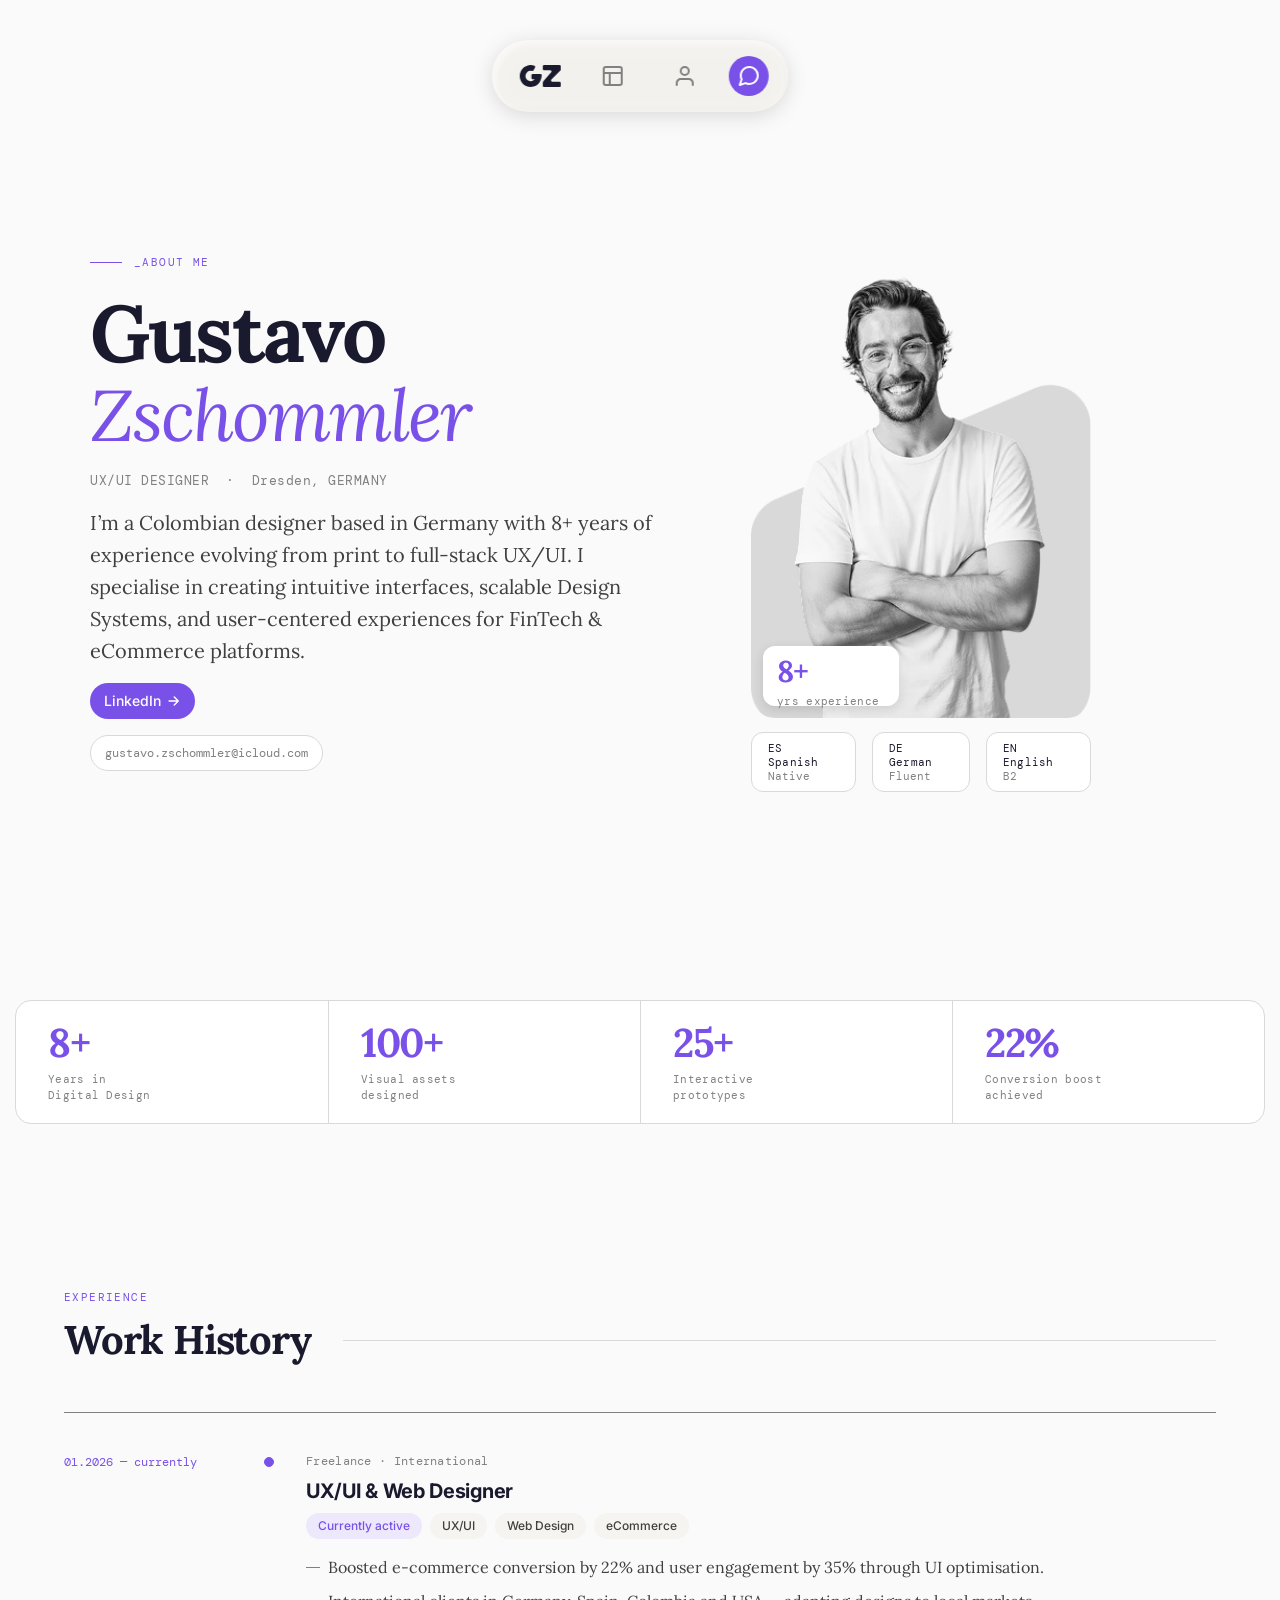
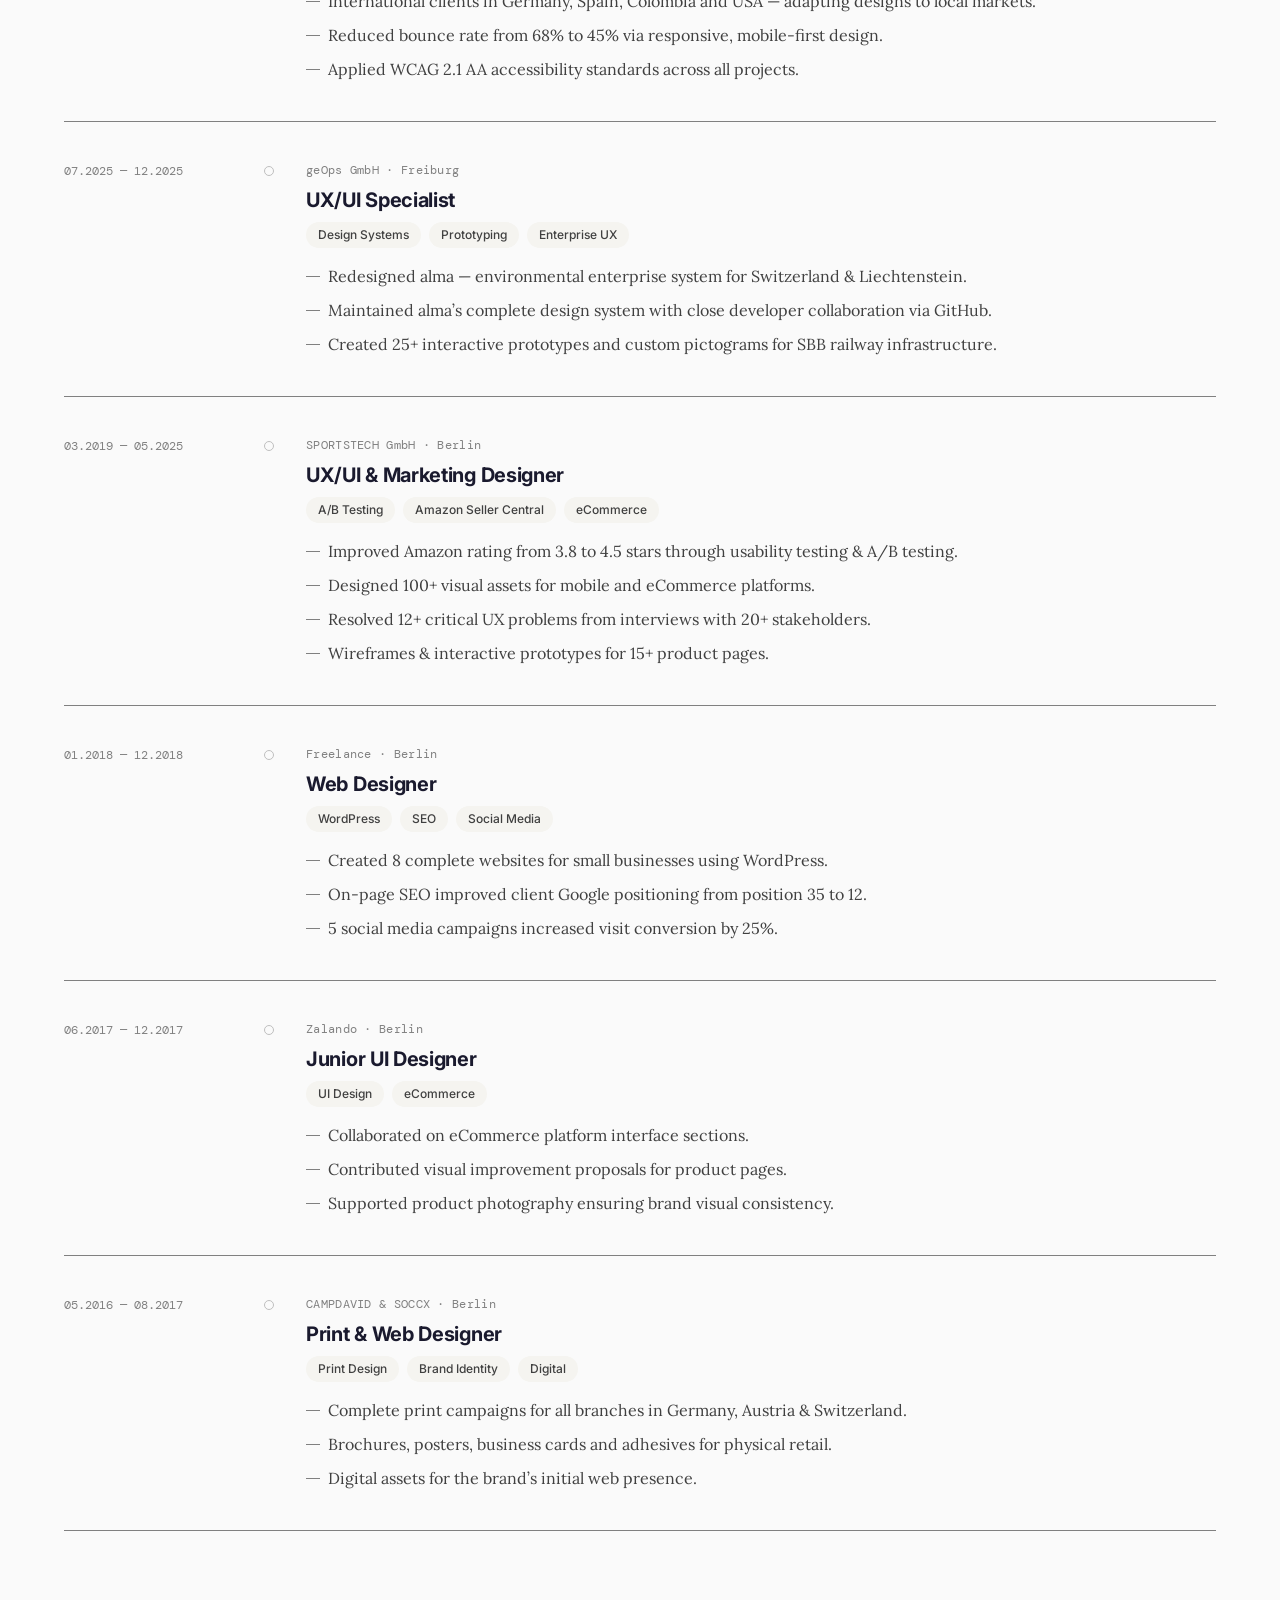
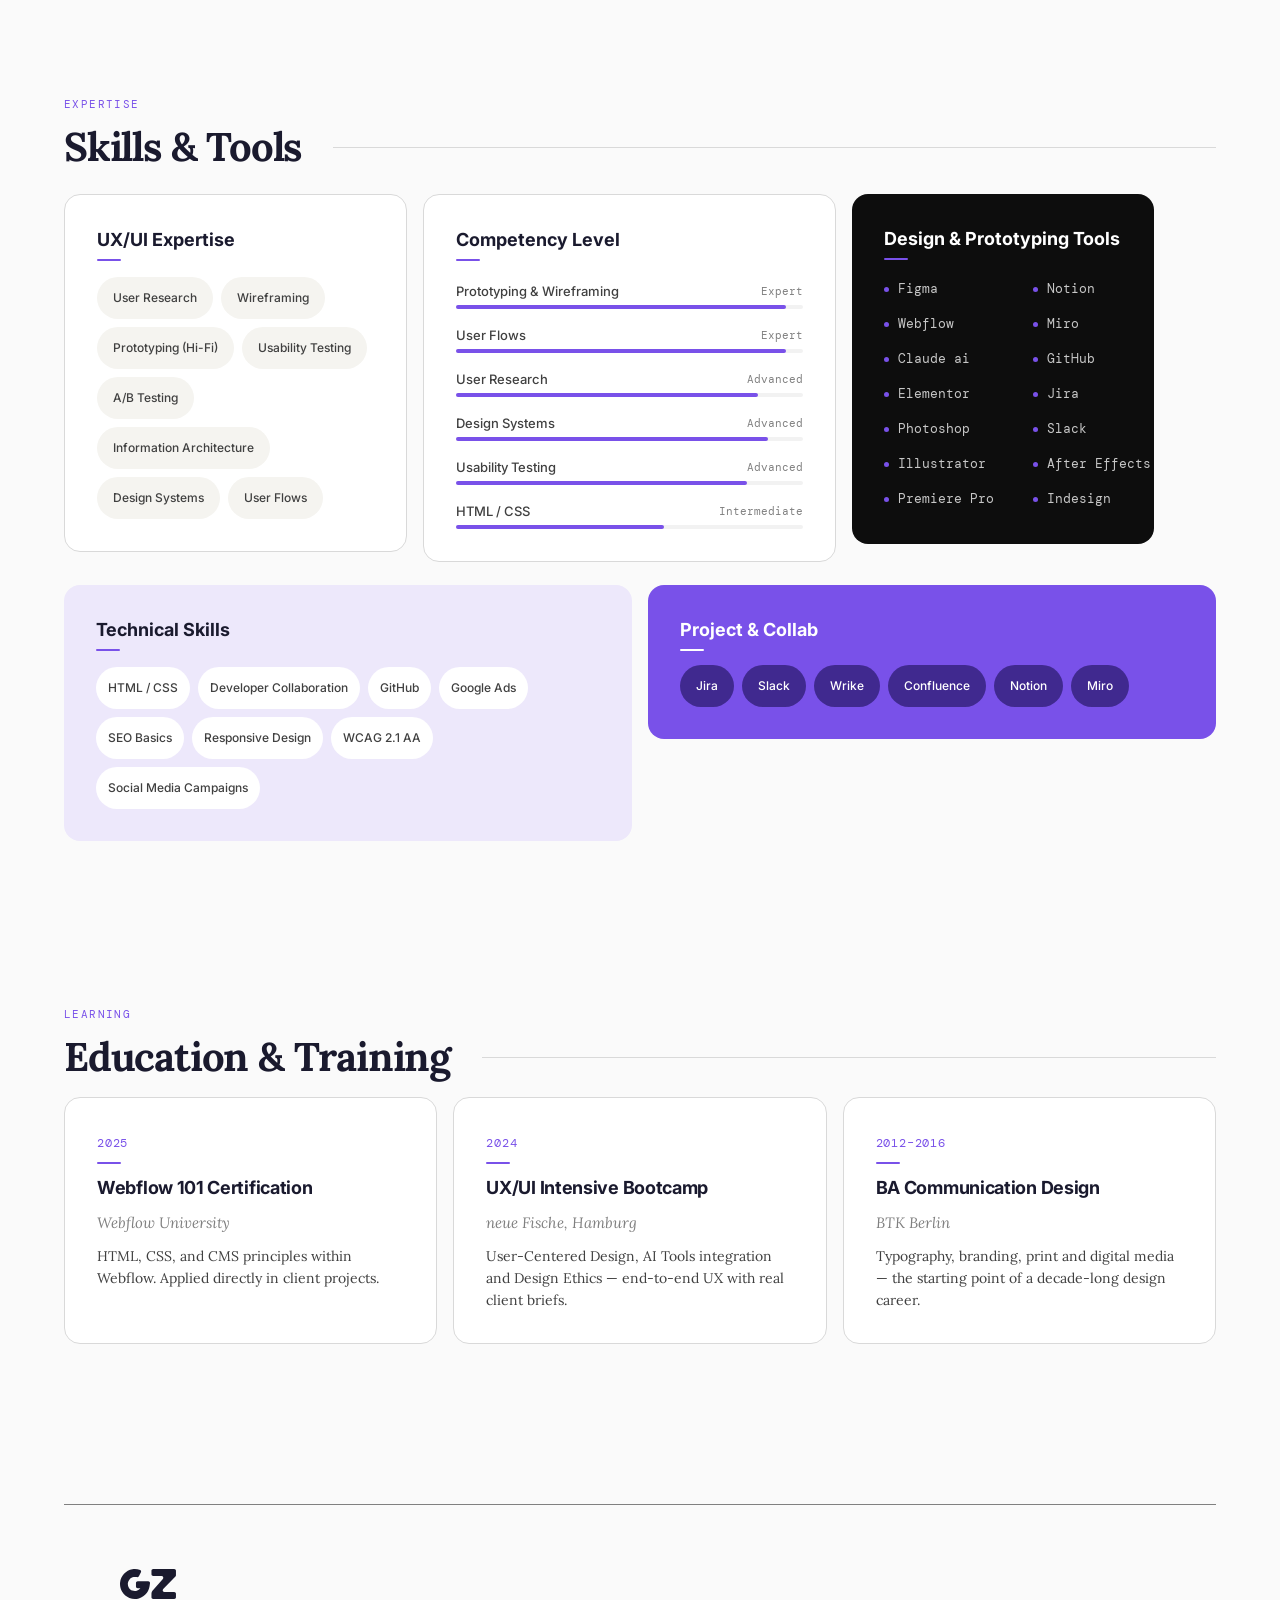
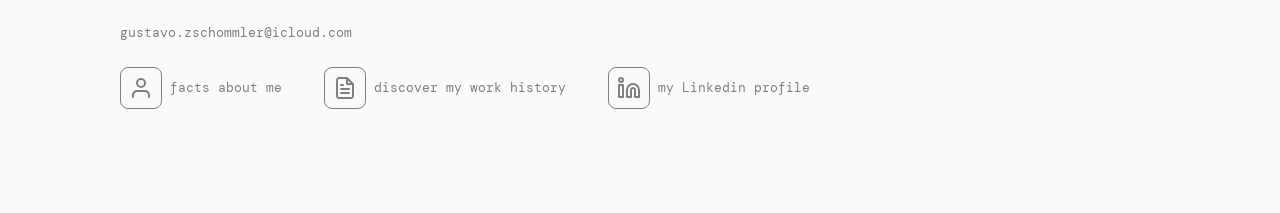
==== commit 2d46f6a3: "Match Figma HUG sizing: about-me strip 1248px, Skills & Tools cards, language cards - Home: About me" ====
--- a/about.html
+++ b/about.html
@@ -212,7 +212,7 @@
       </div>
 
       <div class="skills-row">
-        <div class="skill-card">
+        <div class="skill-card card-uxui">
           <div class="card-head">
             <h3>UX/UI Expertise</h3>
             <span class="bar"></span>
--- a/css/base.css
+++ b/css/base.css
@@ -113,6 +113,7 @@
   top: var(--space-10);
   left: 50%;
   transform: translateX(-50%);
+  width: max-content;
   z-index: 100;
 }
 
@@ -312,6 +313,8 @@
 
 .footer {
   width: 100%;
+  max-width: 1248px;
+  margin: 0 auto;
   border-top: 1px solid var(--brand-stone);
   padding: var(--space-16) var(--space-14);
 }
--- a/css/about.css
+++ b/css/about.css
@@ -219,21 +219,20 @@
 
 .lang-row {
   display: flex;
-  align-items: center;
+  align-items: flex-start;
   gap: var(--space-4);
   width: 100%;
 }
 
 .lang-card {
-  flex: 1;
-  padding: 8px 4px;
+  padding: 8px 16px;
   border-radius: 12px;
   background: var(--neutral-white);
   border: 1px solid var(--black-200);
   font-family: var(--font-mono);
   font-size: 11px;
   line-height: 14px;
-  text-align: center;
+  text-align: left;
 }
 
 .lang-card .lang {
@@ -423,9 +422,19 @@
 
 .skills-row {
   display: flex;
-  align-items: stretch;
+  align-items: flex-start;
   gap: var(--space-4);
   width: 100%;
+}
+
+/* Anchos HUG según Figma (483:1133) */
+.card-uxui {
+  width: 343px;
+  flex-shrink: 0;
+}
+
+.card-uxui .pill {
+  padding: var(--space-2) var(--space-4);
 }
 
 .skill-card {
@@ -480,7 +489,7 @@
 /* Competency */
 
 .card-competency {
-  width: 405px;
+  width: 413px;
   flex-shrink: 0;
   gap: var(--space-5);
 }
@@ -537,6 +546,8 @@
 .card-tools {
   background: var(--black-900);
   border: none;
+  width: 302px;
+  flex-shrink: 0;
 }
 
 .card-tools .card-head h3 {
@@ -714,7 +725,9 @@
     flex-wrap: wrap;
   }
 
-  .card-competency {
+  .card-uxui,
+  .card-competency,
+  .card-tools {
     width: 100%;
   }
 
